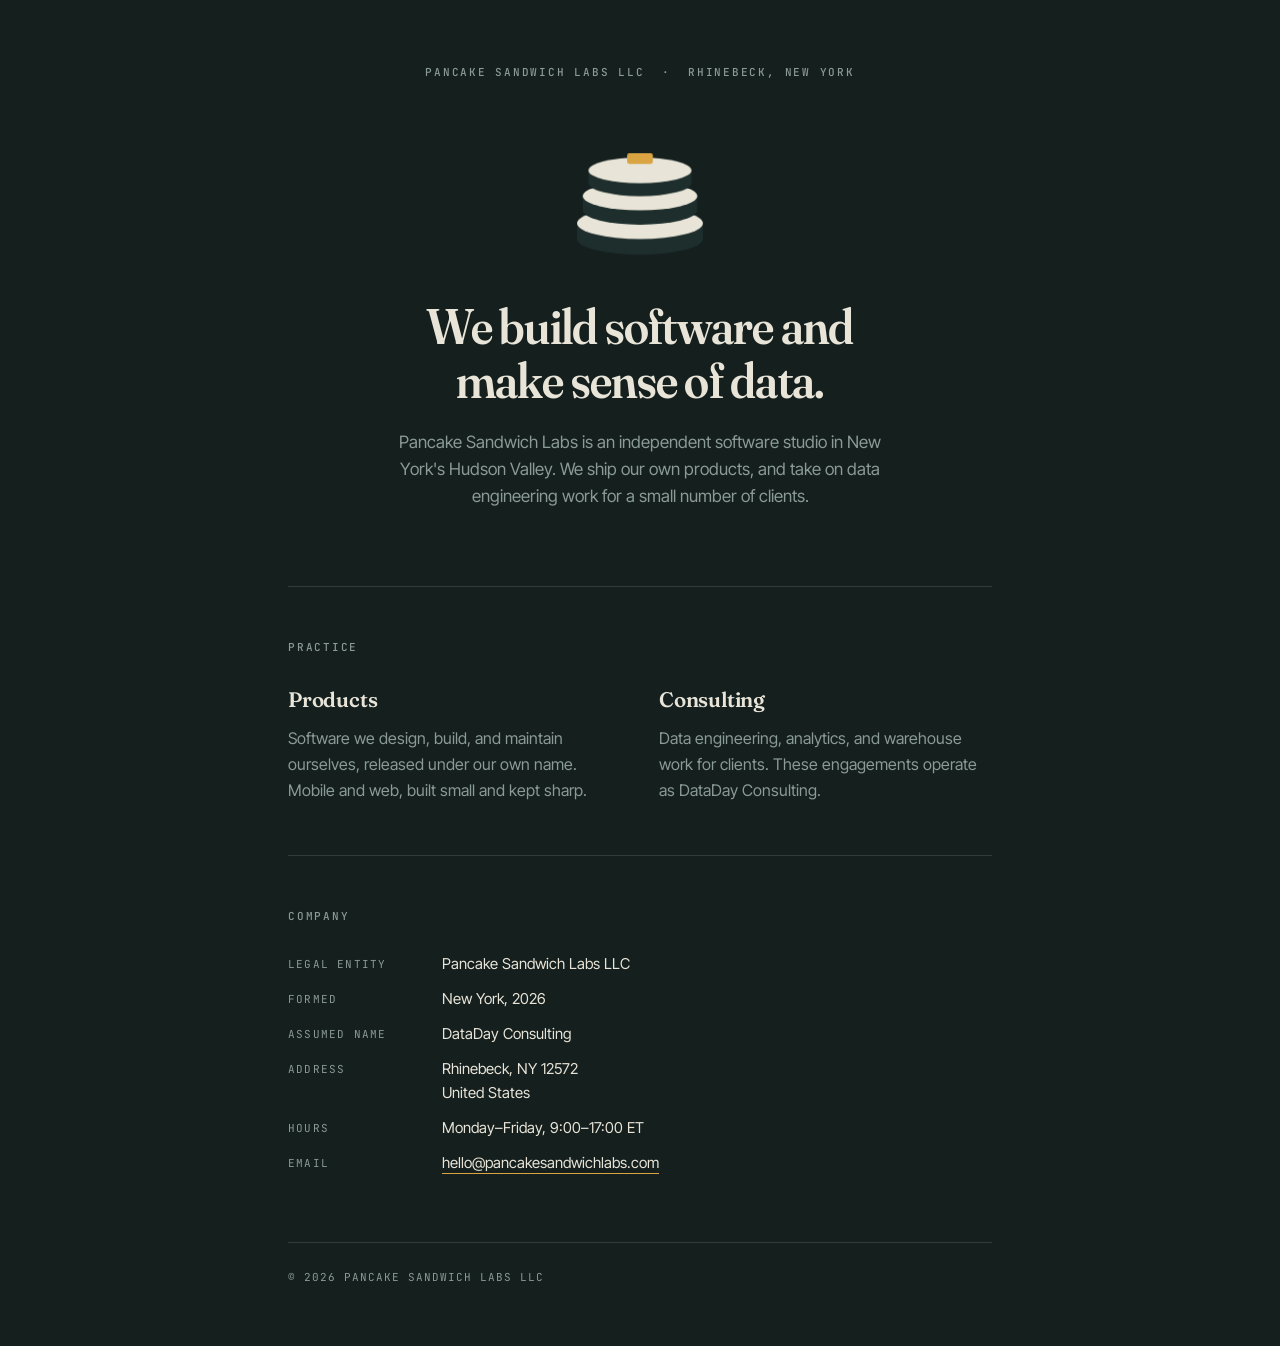
==== index.html @ 3da8e3b4 "Initial site: Pancake Sandwich Labs LLC landing page" ====
<!DOCTYPE html>
<html lang="en">
<head>
<meta charset="utf-8">
<meta name="viewport" content="width=device-width, initial-scale=1">
<title>Pancake Sandwich Labs LLC — Software and data, Hudson Valley, NY</title>
<meta name="description" content="Pancake Sandwich Labs LLC is an independent software studio in Rhinebeck, New York. We build our own software products and take on data engineering engagements as DataDay Consulting.">
<meta property="og:title" content="Pancake Sandwich Labs LLC">
<meta property="og:description" content="An independent software studio in Rhinebeck, New York.">
<meta property="og:type" content="website">
<meta property="og:url" content="https://pancakesandwichlabs.com">
<link rel="icon" href="data:image/svg+xml,%3Csvg xmlns='http://www.w3.org/2000/svg' viewBox='0 0 32 32'%3E%3Crect width='32' height='32' fill='%23141F1E'/%3E%3Cellipse cx='16' cy='11' rx='9' ry='2.6' fill='%23E8E4D8'/%3E%3Cellipse cx='16' cy='17' rx='10.5' ry='3' fill='%23E8E4D8'/%3E%3Cellipse cx='16' cy='23' rx='12' ry='3.4' fill='%23E8E4D8'/%3E%3Crect x='13' y='6' width='6' height='3' rx='1' fill='%23D9A441'/%3E%3C/svg%3E">
<link rel="preconnect" href="https://fonts.googleapis.com">
<link rel="preconnect" href="https://fonts.gstatic.com" crossorigin>
<link href="https://fonts.googleapis.com/css2?family=Fraunces:opsz,wght,SOFT,WONK@9..144,400..700,0..100,0..1&family=Inter+Tight:wght@400;500&family=JetBrains+Mono:wght@400;500&display=swap" rel="stylesheet">
<style>
  :root{
    --ink:#141F1E;
    --slate:#1D2E2C;
    --chalk:#E8E4D8;
    --muted:#8A9A96;
    --syrup:#D9A441;
    --rule:rgba(232,228,216,.14);

    --display:"Fraunces",Georgia,serif;
    --body:"Inter Tight",system-ui,-apple-system,sans-serif;
    --mono:"JetBrains Mono",ui-monospace,SFMono-Regular,Menlo,monospace;
  }

  *{box-sizing:border-box}

  html{-webkit-text-size-adjust:100%}

  body{
    margin:0;
    background:var(--ink);
    color:var(--chalk);
    font-family:var(--body);
    font-size:17px;
    line-height:1.6;
    -webkit-font-smoothing:antialiased;
  }

  .wrap{
    max-width:760px;
    margin:0 auto;
    padding:0 28px;
  }

  a{color:var(--chalk);text-decoration:none;border-bottom:1px solid var(--syrup);padding-bottom:1px}
  a:hover{color:var(--syrup)}
  a:focus-visible{outline:2px solid var(--syrup);outline-offset:3px;border-radius:2px}

  .eyebrow{
    font-family:var(--mono);
    font-size:11px;
    font-weight:500;
    letter-spacing:.16em;
    text-transform:uppercase;
    color:var(--muted);
  }

  /* ---- hero ---- */

  .hero{padding:64px 0 76px;text-align:center}

  .mark{
    width:186px;
    height:auto;
    display:block;
    margin:34px auto 40px;
  }

  .hero h1{
    font-family:var(--display);
    font-variation-settings:"opsz" 120,"SOFT" 44,"WONK" 1;
    font-weight:600;
    font-size:clamp(32px,6.4vw,50px);
    line-height:1.08;
    letter-spacing:-.015em;
    margin:0 0 22px;
    max-width:15ch;
    margin-inline:auto;
  }

  .hero p{
    color:var(--muted);
    max-width:52ch;
    margin:0 auto;
  }

  /* ---- generic section ---- */

  .band{border-top:1px solid var(--rule);padding:52px 0}

  .band-label{margin-bottom:26px}

  .cols{
    display:grid;
    grid-template-columns:1fr 1fr;
    gap:38px;
  }

  .cols h2{
    font-family:var(--display);
    font-variation-settings:"opsz" 40,"SOFT" 30,"WONK" 0;
    font-weight:600;
    font-size:21px;
    letter-spacing:-.01em;
    margin:0 0 10px;
  }

  .cols p{margin:0;color:var(--muted);font-size:16px}

  /* ---- company record ---- */

  .record{
    display:grid;
    grid-template-columns:132px 1fr;
    gap:11px 22px;
    font-size:15px;
  }

  .record dt{
    font-family:var(--mono);
    font-size:11px;
    letter-spacing:.11em;
    text-transform:uppercase;
    color:var(--muted);
    padding-top:4px;
  }

  .record dd{margin:0}

  .foot{
    border-top:1px solid var(--rule);
    padding:26px 0 60px;
    font-family:var(--mono);
    font-size:11px;
    letter-spacing:.09em;
    text-transform:uppercase;
    color:var(--muted);
  }

  /* ---- the one orchestrated moment ---- */

  .cake,.pat{
    opacity:0;
    animation:settle .62s cubic-bezier(.22,1.16,.4,1) forwards;
  }
  .cake--base{animation-delay:.10s}
  .cake--mid {animation-delay:.24s}
  .cake--top {animation-delay:.38s}
  .pat       {animation-delay:.56s}

  @keyframes settle{
    from{opacity:0;transform:translateY(-26px)}
    to  {opacity:1;transform:translateY(0)}
  }

  @media (prefers-reduced-motion:reduce){
    .cake,.pat{animation:none;opacity:1}
  }

  @media (max-width:620px){
    body{font-size:16px}
    .wrap{padding:0 22px}
    .hero{padding:44px 0 56px}
    .mark{width:150px}
    .cols{grid-template-columns:1fr;gap:30px}
    .record{grid-template-columns:1fr;gap:3px 0}
    .record dd{margin-bottom:15px}
  }
</style>
</head>
<body>

<main class="wrap">

  <header class="hero">
    <div class="eyebrow">Pancake Sandwich Labs LLC &nbsp;·&nbsp; Rhinebeck, New York</div>

    <svg class="mark" viewBox="0 0 260 200" role="img" aria-label="Three stacked discs with a pat of butter — the Pancake Sandwich Labs mark">
      <!-- base -->
      <g class="cake cake--base">
        <path d="M42 150 V172 A88 22 0 0 0 218 172 V150 A88 22 0 0 0 42 150 Z" fill="#1D2E2C"/>
        <ellipse cx="130" cy="150" rx="88" ry="22" fill="#E8E4D8"/>
      </g>
      <!-- middle -->
      <g class="cake cake--mid">
        <path d="M50 112 V132 A80 20 0 0 0 210 132 V112 A80 20 0 0 0 50 112 Z" fill="#1D2E2C"/>
        <ellipse cx="130" cy="112" rx="80" ry="20" fill="#E8E4D8"/>
      </g>
      <!-- top -->
      <g class="cake cake--top">
        <path d="M58 76 V94 A72 18 0 0 0 202 94 V76 A72 18 0 0 0 58 76 Z" fill="#1D2E2C"/>
        <ellipse cx="130" cy="76" rx="72" ry="18" fill="#E8E4D8"/>
      </g>
      <!-- pat of butter -->
      <g class="pat">
        <rect x="112" y="52" width="36" height="15" rx="3" fill="#D9A441"/>
      </g>
    </svg>

    <h1>We build software and make sense of data.</h1>
    <p>Pancake Sandwich Labs is an independent software studio in New York's Hudson Valley. We ship our own products, and take on data engineering work for a small number of clients.</p>
  </header>

  <section class="band">
    <div class="eyebrow band-label">Practice</div>
    <div class="cols">
      <div>
        <h2>Products</h2>
        <p>Software we design, build, and maintain ourselves, released under our own name. Mobile and web, built small and kept sharp.</p>
      </div>
      <div>
        <h2>Consulting</h2>
        <p>Data engineering, analytics, and warehouse work for clients. These engagements operate as DataDay Consulting.</p>
      </div>
    </div>
  </section>

  <section class="band">
    <div class="eyebrow band-label">Company</div>
    <dl class="record">
      <dt>Legal entity</dt>
      <dd>Pancake Sandwich Labs LLC</dd>

      <dt>Formed</dt>
      <dd>New York, 2026</dd>

      <dt>Assumed name</dt>
      <dd>DataDay Consulting</dd>

      <dt>Address</dt>
      <dd>Rhinebeck, NY 12572<br>United States</dd>

      <dt>Hours</dt>
      <dd>Monday–Friday, 9:00–17:00 ET</dd>

      <dt>Email</dt>
      <dd><a href="mailto:hello@pancakesandwichlabs.com">hello@pancakesandwichlabs.com</a></dd>
    </dl>
  </section>

  <footer class="foot">
    © 2026 Pancake Sandwich Labs LLC
  </footer>

</main>

</body>
</html>
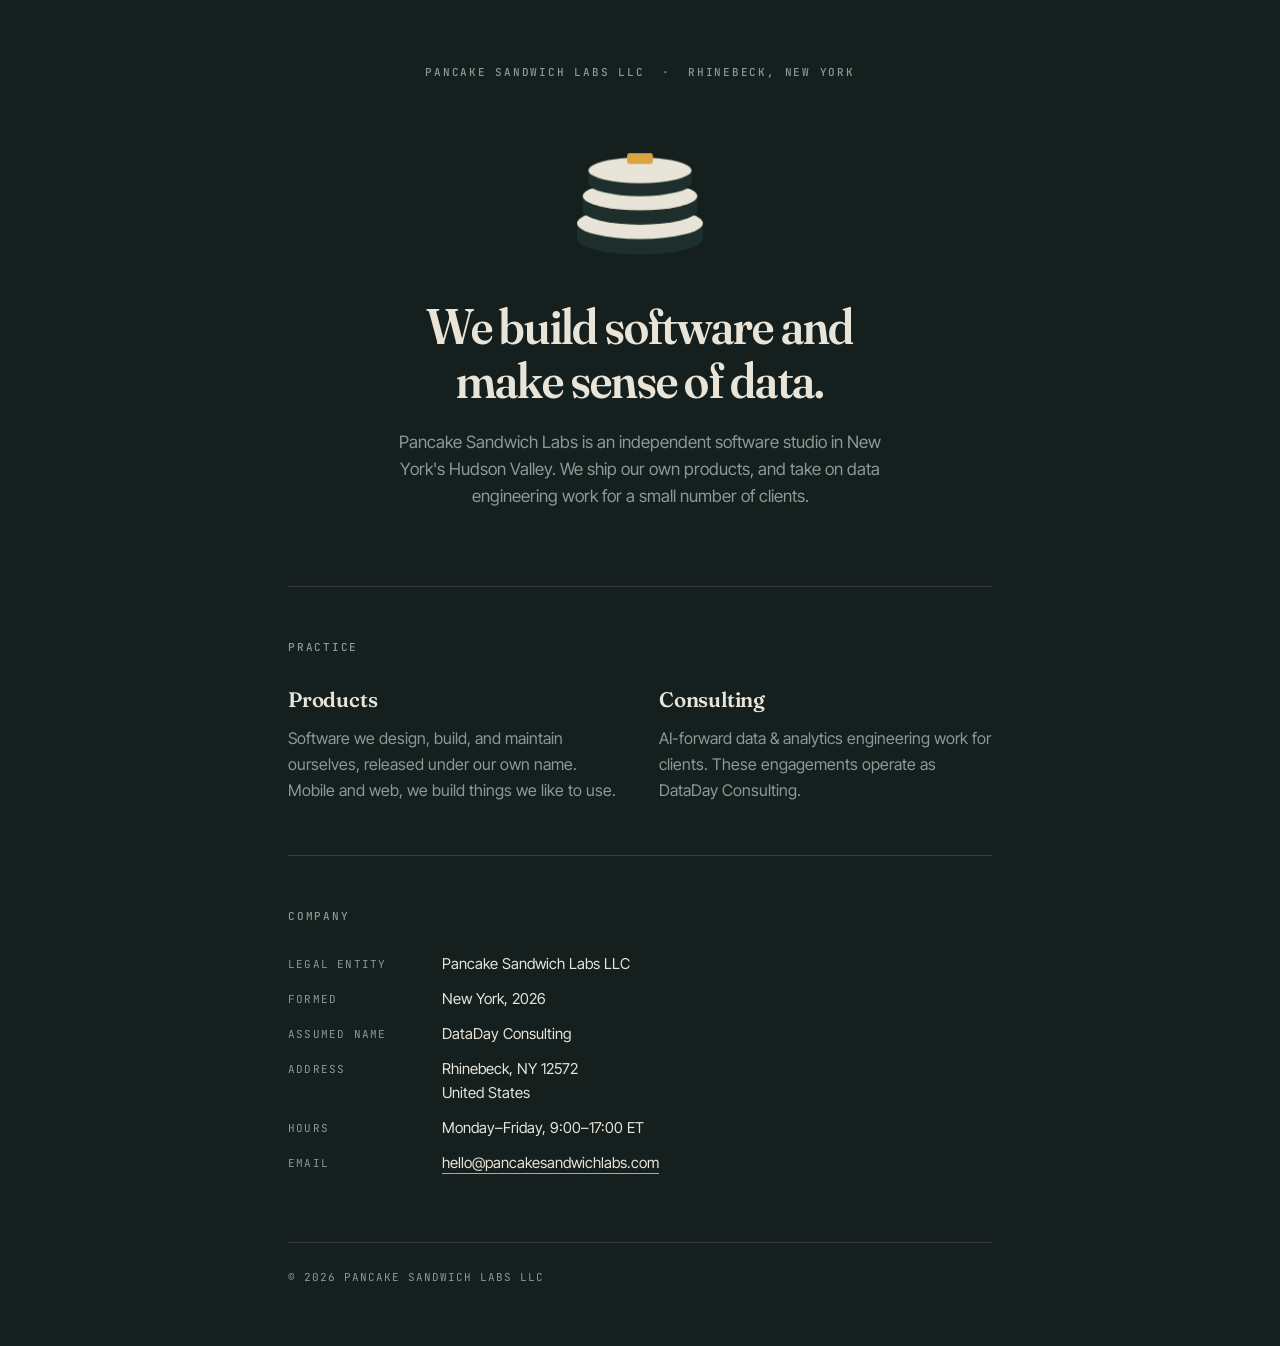
==== commit 19d132d3: "Update homepage copy - Products: "Mobile and web, we build things we like to use." - Consulting: "AI" ====
--- a/index.html
+++ b/index.html
@@ -211,11 +211,11 @@
     <div class="cols">
       <div>
         <h2>Products</h2>
-        <p>Software we design, build, and maintain ourselves, released under our own name. Mobile and web, built small and kept sharp.</p>
+        <p>Software we design, build, and maintain ourselves, released under our own name. Mobile and web, we build things we like to use.</p>
       </div>
       <div>
         <h2>Consulting</h2>
-        <p>Data engineering, analytics, and warehouse work for clients. These engagements operate as DataDay Consulting.</p>
+        <p>AI-forward data &amp; analytics engineering work for clients. These engagements operate as DataDay Consulting.</p>
       </div>
     </div>
   </section>
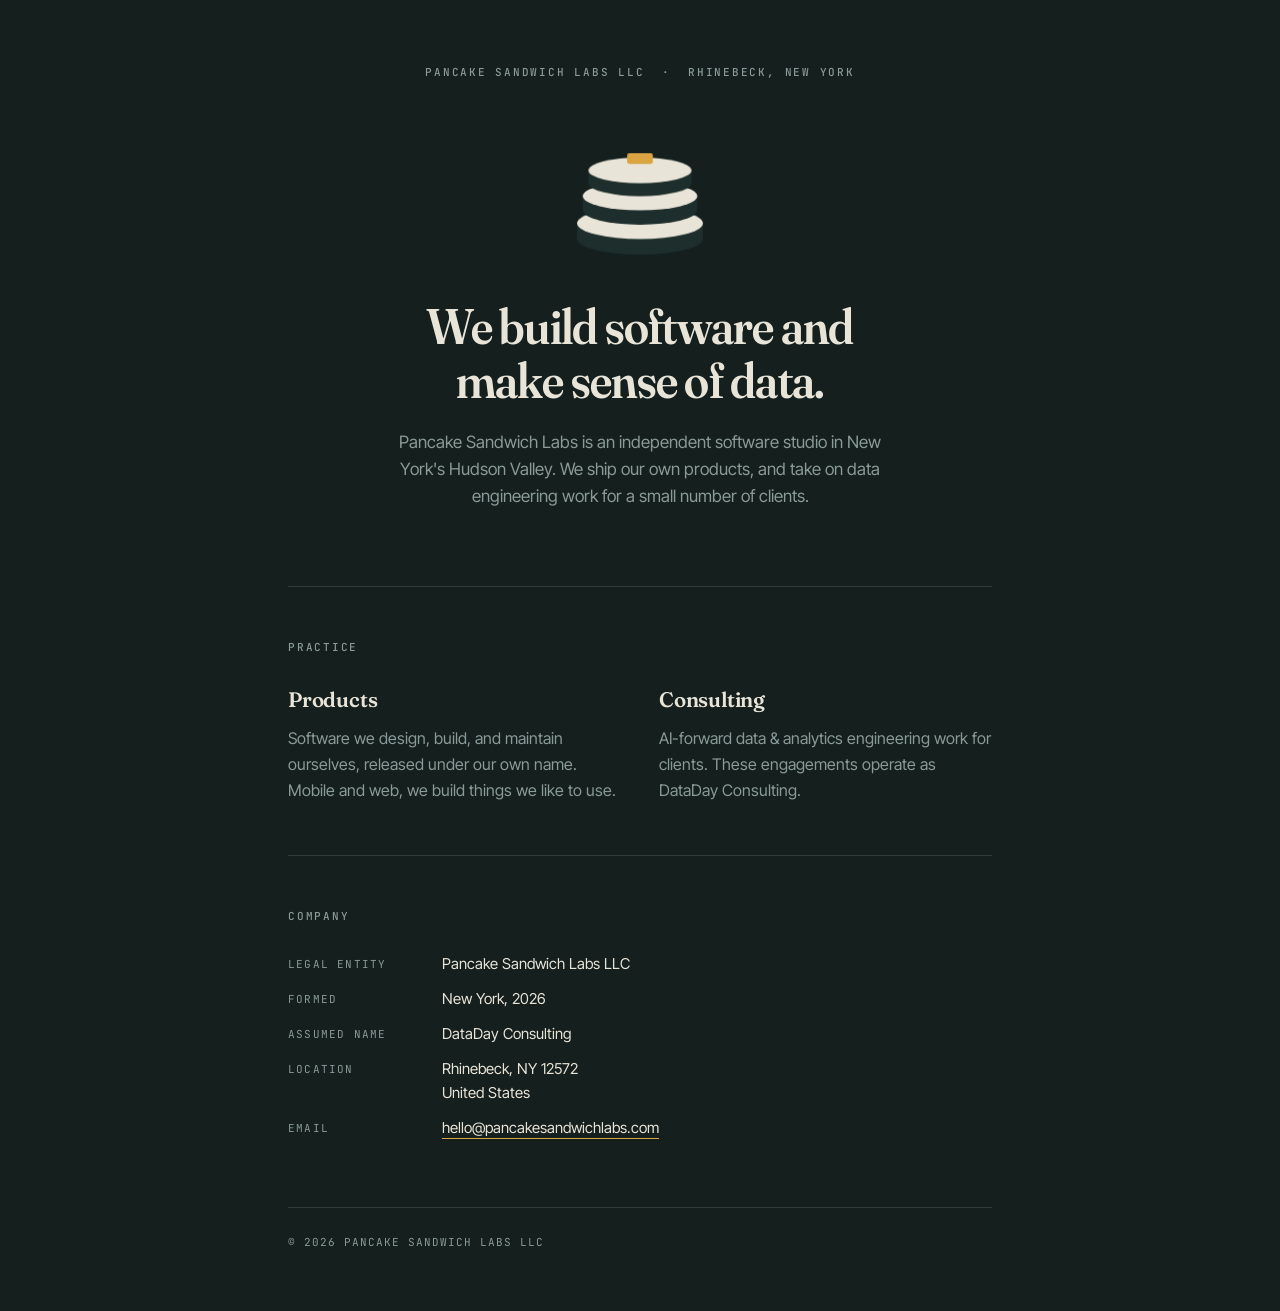
==== commit 31efe40c: "Update index.html" ====
--- a/index.html
+++ b/index.html
@@ -232,11 +232,8 @@
       <dt>Assumed name</dt>
       <dd>DataDay Consulting</dd>
 
-      <dt>Address</dt>
+      <dt>Location</dt>
       <dd>Rhinebeck, NY 12572<br>United States</dd>
-
-      <dt>Hours</dt>
-      <dd>Monday–Friday, 9:00–17:00 ET</dd>
 
       <dt>Email</dt>
       <dd><a href="mailto:hello@pancakesandwichlabs.com">hello@pancakesandwichlabs.com</a></dd>
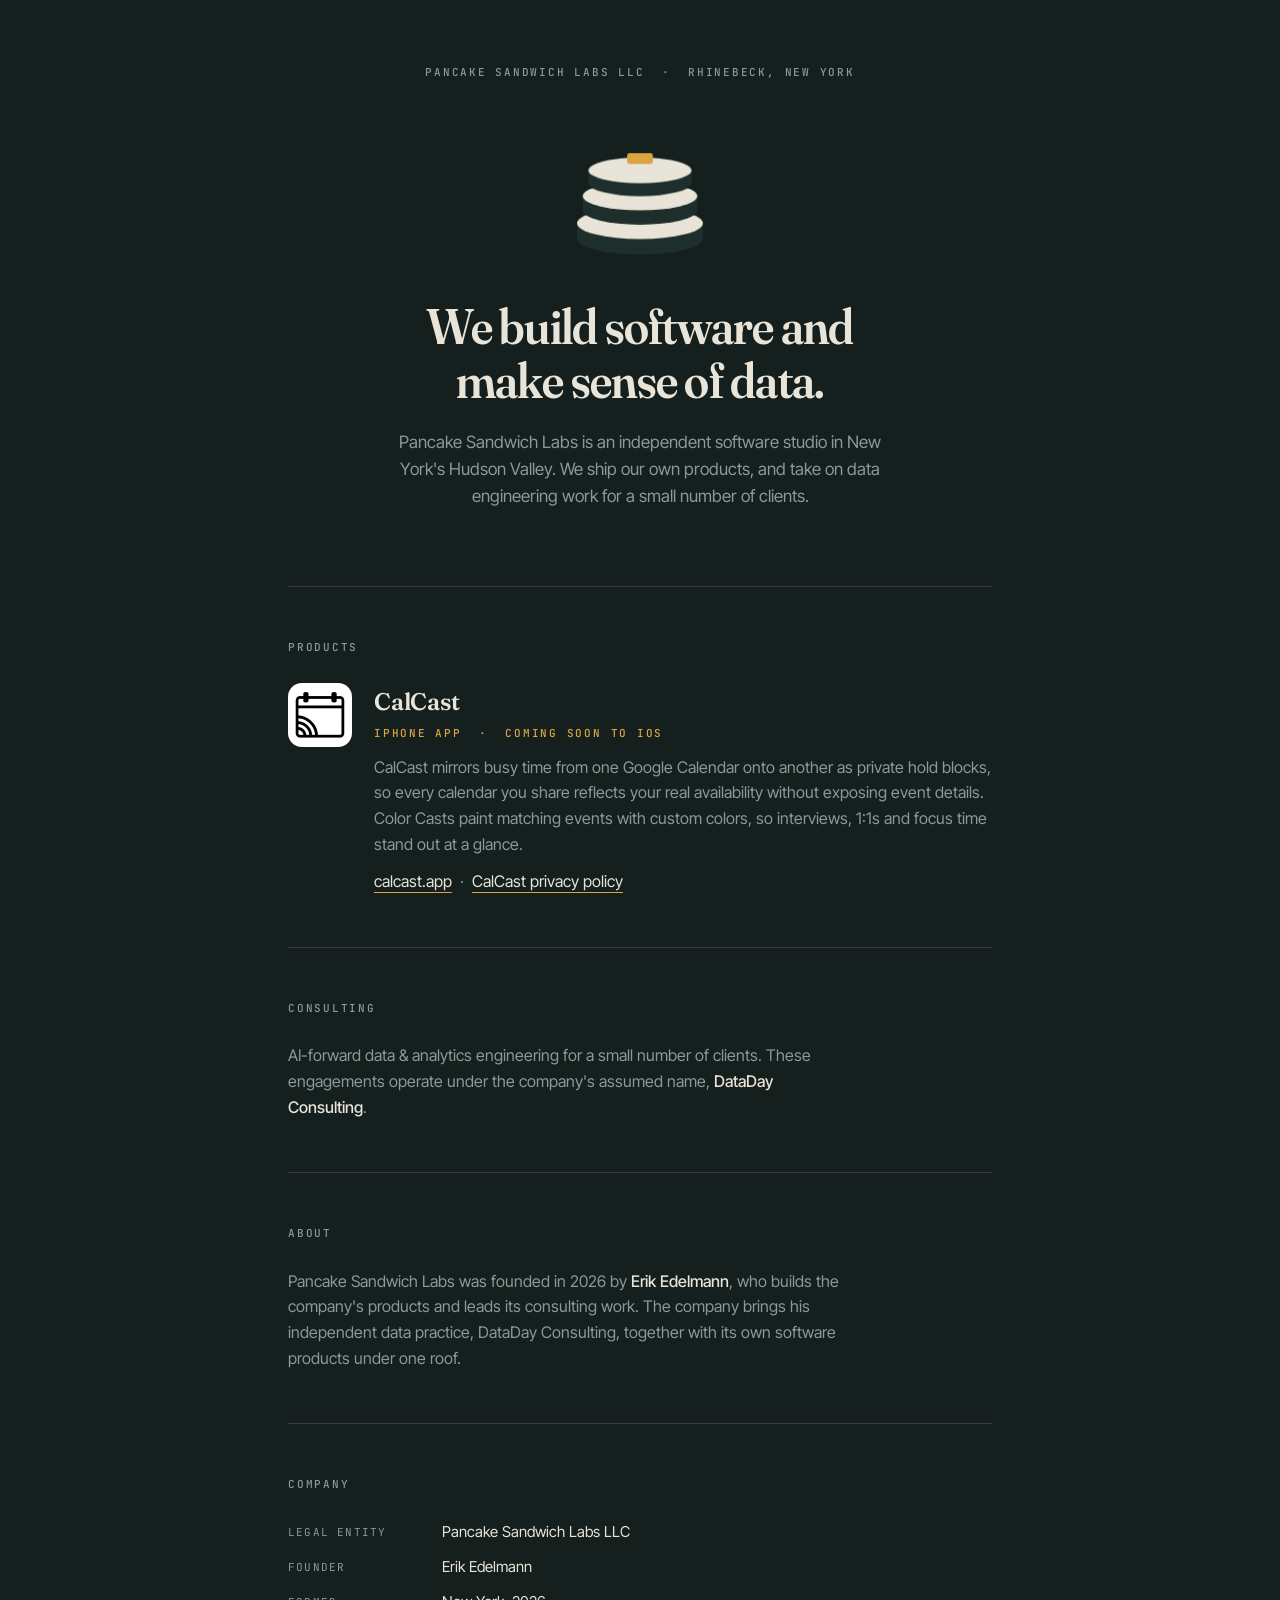
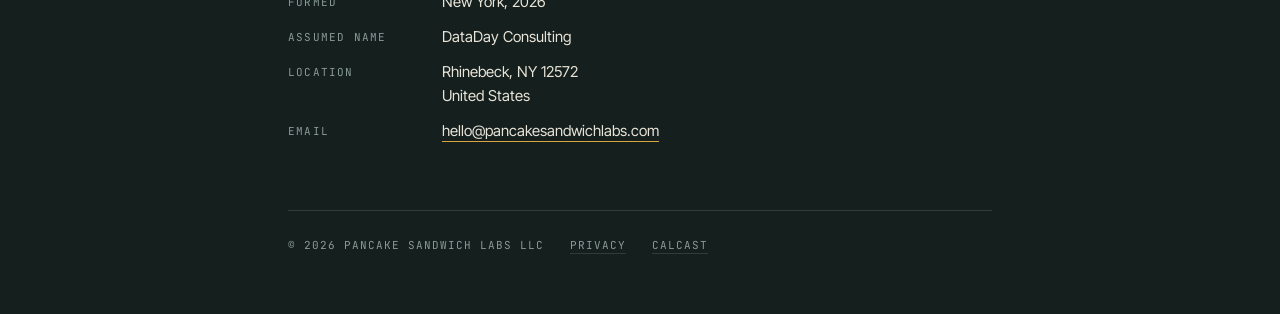
==== commit f21c8dce: "Name CalCast, add About and a privacy page Apple's Organization enrollment review bounced the site f" ====
--- a/index.html
+++ b/index.html
@@ -13,165 +13,7 @@
 <link rel="preconnect" href="https://fonts.googleapis.com">
 <link rel="preconnect" href="https://fonts.gstatic.com" crossorigin>
 <link href="https://fonts.googleapis.com/css2?family=Fraunces:opsz,wght,SOFT,WONK@9..144,400..700,0..100,0..1&family=Inter+Tight:wght@400;500&family=JetBrains+Mono:wght@400;500&display=swap" rel="stylesheet">
-<style>
-  :root{
-    --ink:#141F1E;
-    --slate:#1D2E2C;
-    --chalk:#E8E4D8;
-    --muted:#8A9A96;
-    --syrup:#D9A441;
-    --rule:rgba(232,228,216,.14);
-
-    --display:"Fraunces",Georgia,serif;
-    --body:"Inter Tight",system-ui,-apple-system,sans-serif;
-    --mono:"JetBrains Mono",ui-monospace,SFMono-Regular,Menlo,monospace;
-  }
-
-  *{box-sizing:border-box}
-
-  html{-webkit-text-size-adjust:100%}
-
-  body{
-    margin:0;
-    background:var(--ink);
-    color:var(--chalk);
-    font-family:var(--body);
-    font-size:17px;
-    line-height:1.6;
-    -webkit-font-smoothing:antialiased;
-  }
-
-  .wrap{
-    max-width:760px;
-    margin:0 auto;
-    padding:0 28px;
-  }
-
-  a{color:var(--chalk);text-decoration:none;border-bottom:1px solid var(--syrup);padding-bottom:1px}
-  a:hover{color:var(--syrup)}
-  a:focus-visible{outline:2px solid var(--syrup);outline-offset:3px;border-radius:2px}
-
-  .eyebrow{
-    font-family:var(--mono);
-    font-size:11px;
-    font-weight:500;
-    letter-spacing:.16em;
-    text-transform:uppercase;
-    color:var(--muted);
-  }
-
-  /* ---- hero ---- */
-
-  .hero{padding:64px 0 76px;text-align:center}
-
-  .mark{
-    width:186px;
-    height:auto;
-    display:block;
-    margin:34px auto 40px;
-  }
-
-  .hero h1{
-    font-family:var(--display);
-    font-variation-settings:"opsz" 120,"SOFT" 44,"WONK" 1;
-    font-weight:600;
-    font-size:clamp(32px,6.4vw,50px);
-    line-height:1.08;
-    letter-spacing:-.015em;
-    margin:0 0 22px;
-    max-width:15ch;
-    margin-inline:auto;
-  }
-
-  .hero p{
-    color:var(--muted);
-    max-width:52ch;
-    margin:0 auto;
-  }
-
-  /* ---- generic section ---- */
-
-  .band{border-top:1px solid var(--rule);padding:52px 0}
-
-  .band-label{margin-bottom:26px}
-
-  .cols{
-    display:grid;
-    grid-template-columns:1fr 1fr;
-    gap:38px;
-  }
-
-  .cols h2{
-    font-family:var(--display);
-    font-variation-settings:"opsz" 40,"SOFT" 30,"WONK" 0;
-    font-weight:600;
-    font-size:21px;
-    letter-spacing:-.01em;
-    margin:0 0 10px;
-  }
-
-  .cols p{margin:0;color:var(--muted);font-size:16px}
-
-  /* ---- company record ---- */
-
-  .record{
-    display:grid;
-    grid-template-columns:132px 1fr;
-    gap:11px 22px;
-    font-size:15px;
-  }
-
-  .record dt{
-    font-family:var(--mono);
-    font-size:11px;
-    letter-spacing:.11em;
-    text-transform:uppercase;
-    color:var(--muted);
-    padding-top:4px;
-  }
-
-  .record dd{margin:0}
-
-  .foot{
-    border-top:1px solid var(--rule);
-    padding:26px 0 60px;
-    font-family:var(--mono);
-    font-size:11px;
-    letter-spacing:.09em;
-    text-transform:uppercase;
-    color:var(--muted);
-  }
-
-  /* ---- the one orchestrated moment ---- */
-
-  .cake,.pat{
-    opacity:0;
-    animation:settle .62s cubic-bezier(.22,1.16,.4,1) forwards;
-  }
-  .cake--base{animation-delay:.10s}
-  .cake--mid {animation-delay:.24s}
-  .cake--top {animation-delay:.38s}
-  .pat       {animation-delay:.56s}
-
-  @keyframes settle{
-    from{opacity:0;transform:translateY(-26px)}
-    to  {opacity:1;transform:translateY(0)}
-  }
-
-  @media (prefers-reduced-motion:reduce){
-    .cake,.pat{animation:none;opacity:1}
-  }
-
-  @media (max-width:620px){
-    body{font-size:16px}
-    .wrap{padding:0 22px}
-    .hero{padding:44px 0 56px}
-    .mark{width:150px}
-    .cols{grid-template-columns:1fr;gap:30px}
-    .record{grid-template-columns:1fr;gap:3px 0}
-    .record dd{margin-bottom:15px}
-  }
-</style>
+<link rel="stylesheet" href="styles.css">
 </head>
 <body>
 
@@ -207,16 +49,29 @@
   </header>
 
   <section class="band">
-    <div class="eyebrow band-label">Practice</div>
-    <div class="cols">
+    <div class="eyebrow band-label">Products</div>
+    <div class="product">
+      <img src="calcast-logo.png" alt="CalCast app icon">
       <div>
-        <h2>Products</h2>
-        <p>Software we design, build, and maintain ourselves, released under our own name. Mobile and web, we build things we like to use.</p>
+        <h2>CalCast</h2>
+        <div class="eyebrow status">iPhone app &nbsp;·&nbsp; Coming soon to iOS</div>
+        <p>CalCast mirrors busy time from one Google Calendar onto another as private hold blocks, so every calendar you share reflects your real availability without exposing event details. Color Casts paint matching events with custom colors, so interviews, 1:1s and focus time stand out at a glance.</p>
+        <p><a href="https://calcast.app">calcast.app</a> &nbsp;·&nbsp; <a href="https://calcast.app/privacy.html">CalCast privacy policy</a></p>
       </div>
-      <div>
-        <h2>Consulting</h2>
-        <p>AI-forward data &amp; analytics engineering work for clients. These engagements operate as DataDay Consulting.</p>
-      </div>
+    </div>
+  </section>
+
+  <section class="band">
+    <div class="eyebrow band-label">Consulting</div>
+    <div class="prose">
+      <p>AI-forward data &amp; analytics engineering for a small number of clients. These engagements operate under the company's assumed name, <strong>DataDay Consulting</strong>.</p>
+    </div>
+  </section>
+
+  <section class="band">
+    <div class="eyebrow band-label">About</div>
+    <div class="prose">
+      <p>Pancake Sandwich Labs was founded in 2026 by <strong>Erik Edelmann</strong>, who builds the company's products and leads its consulting work. The company brings his independent data practice, DataDay Consulting, together with its own software products under one roof.</p>
     </div>
   </section>
 
@@ -225,6 +80,9 @@
     <dl class="record">
       <dt>Legal entity</dt>
       <dd>Pancake Sandwich Labs LLC</dd>
+
+      <dt>Founder</dt>
+      <dd>Erik Edelmann</dd>
 
       <dt>Formed</dt>
       <dd>New York, 2026</dd>
@@ -242,6 +100,8 @@
 
   <footer class="foot">
     © 2026 Pancake Sandwich Labs LLC
+    <a href="privacy.html">Privacy</a>
+    <a href="https://calcast.app">CalCast</a>
   </footer>
 
 </main>
--- a/styles.css
+++ b/styles.css
@@ -0,0 +1,220 @@
+:root{
+  --ink:#141F1E;
+  --slate:#1D2E2C;
+  --chalk:#E8E4D8;
+  --muted:#8A9A96;
+  --syrup:#D9A441;
+  --rule:rgba(232,228,216,.14);
+
+  --display:"Fraunces",Georgia,serif;
+  --body:"Inter Tight",system-ui,-apple-system,sans-serif;
+  --mono:"JetBrains Mono",ui-monospace,SFMono-Regular,Menlo,monospace;
+}
+
+*{box-sizing:border-box}
+
+html{-webkit-text-size-adjust:100%}
+
+body{
+  margin:0;
+  background:var(--ink);
+  color:var(--chalk);
+  font-family:var(--body);
+  font-size:17px;
+  line-height:1.6;
+  -webkit-font-smoothing:antialiased;
+}
+
+.wrap{
+  max-width:760px;
+  margin:0 auto;
+  padding:0 28px;
+}
+
+a{color:var(--chalk);text-decoration:none;border-bottom:1px solid var(--syrup);padding-bottom:1px}
+a:hover{color:var(--syrup)}
+a:focus-visible{outline:2px solid var(--syrup);outline-offset:3px;border-radius:2px}
+
+.eyebrow{
+  font-family:var(--mono);
+  font-size:11px;
+  font-weight:500;
+  letter-spacing:.16em;
+  text-transform:uppercase;
+  color:var(--muted);
+}
+
+/* ---- hero ---- */
+
+.hero{padding:64px 0 76px;text-align:center}
+
+.mark{
+  width:186px;
+  height:auto;
+  display:block;
+  margin:34px auto 40px;
+}
+
+.hero h1{
+  font-family:var(--display);
+  font-variation-settings:"opsz" 120,"SOFT" 44,"WONK" 1;
+  font-weight:600;
+  font-size:clamp(32px,6.4vw,50px);
+  line-height:1.08;
+  letter-spacing:-.015em;
+  margin:0 0 22px;
+  max-width:15ch;
+  margin-inline:auto;
+}
+
+.hero p{
+  color:var(--muted);
+  max-width:52ch;
+  margin:0 auto;
+}
+
+/* ---- generic section ---- */
+
+.band{border-top:1px solid var(--rule);padding:52px 0}
+
+.band-label{margin-bottom:26px}
+
+.cols{
+  display:grid;
+  grid-template-columns:1fr 1fr;
+  gap:38px;
+}
+
+.cols h2{
+  font-family:var(--display);
+  font-variation-settings:"opsz" 40,"SOFT" 30,"WONK" 0;
+  font-weight:600;
+  font-size:21px;
+  letter-spacing:-.01em;
+  margin:0 0 10px;
+}
+
+.cols p{margin:0;color:var(--muted);font-size:16px}
+
+/* ---- company record ---- */
+
+.record{
+  display:grid;
+  grid-template-columns:132px 1fr;
+  gap:11px 22px;
+  font-size:15px;
+}
+
+.record dt{
+  font-family:var(--mono);
+  font-size:11px;
+  letter-spacing:.11em;
+  text-transform:uppercase;
+  color:var(--muted);
+  padding-top:4px;
+}
+
+.record dd{margin:0}
+
+.foot{
+  border-top:1px solid var(--rule);
+  padding:26px 0 60px;
+  font-family:var(--mono);
+  font-size:11px;
+  letter-spacing:.09em;
+  text-transform:uppercase;
+  color:var(--muted);
+}
+
+/* ---- the one orchestrated moment ---- */
+
+.cake,.pat{
+  opacity:0;
+  animation:settle .62s cubic-bezier(.22,1.16,.4,1) forwards;
+}
+.cake--base{animation-delay:.10s}
+.cake--mid {animation-delay:.24s}
+.cake--top {animation-delay:.38s}
+.pat       {animation-delay:.56s}
+
+@keyframes settle{
+  from{opacity:0;transform:translateY(-26px)}
+  to  {opacity:1;transform:translateY(0)}
+}
+
+@media (prefers-reduced-motion:reduce){
+  .cake,.pat{animation:none;opacity:1}
+}
+
+@media (max-width:620px){
+  body{font-size:16px}
+  .wrap{padding:0 22px}
+  .hero{padding:44px 0 56px}
+  .mark{width:150px}
+  .cols{grid-template-columns:1fr;gap:30px}
+  .record{grid-template-columns:1fr;gap:3px 0}
+  .record dd{margin-bottom:15px}
+}
+
+/* ---- products ---- */
+
+.product{
+  display:grid;
+  grid-template-columns:64px 1fr;
+  gap:0 22px;
+  align-items:start;
+}
+
+.product img{width:64px;height:64px;border-radius:14px;display:block}
+
+.product h2{
+  font-family:var(--display);
+  font-variation-settings:"opsz" 40,"SOFT" 30,"WONK" 0;
+  font-weight:600;
+  font-size:24px;
+  letter-spacing:-.01em;
+  margin:0 0 4px;
+}
+
+.product .status{margin-bottom:12px;color:var(--syrup)}
+
+.product p{margin:0 0 12px;color:var(--muted);font-size:16px}
+
+.product p:last-child{margin-bottom:0}
+
+/* ---- prose (about, privacy) ---- */
+
+.prose p{margin:0 0 14px;color:var(--muted);font-size:16px;max-width:62ch}
+.prose p:last-child{margin-bottom:0}
+.prose strong{color:var(--chalk);font-weight:500}
+
+.doc{padding:56px 0 20px}
+
+.doc h1{
+  font-family:var(--display);
+  font-variation-settings:"opsz" 120,"SOFT" 44,"WONK" 1;
+  font-weight:600;
+  font-size:clamp(30px,5.4vw,42px);
+  line-height:1.1;
+  letter-spacing:-.015em;
+  margin:14px 0 8px;
+}
+
+.doc h2{
+  font-family:var(--display);
+  font-variation-settings:"opsz" 40,"SOFT" 30,"WONK" 0;
+  font-weight:600;
+  font-size:20px;
+  margin:34px 0 10px;
+}
+
+.doc p,.doc li{color:var(--muted);font-size:16px;max-width:66ch}
+.doc ul{padding-left:20px}
+
+.foot a{color:var(--muted);border-bottom-color:var(--rule);margin-left:18px}
+.foot a:hover{color:var(--syrup)}
+
+@media (max-width:620px){
+  .product{grid-template-columns:52px 1fr;gap:0 16px}
+  .product img{width:52px;height:52px;border-radius:12px}
+}
